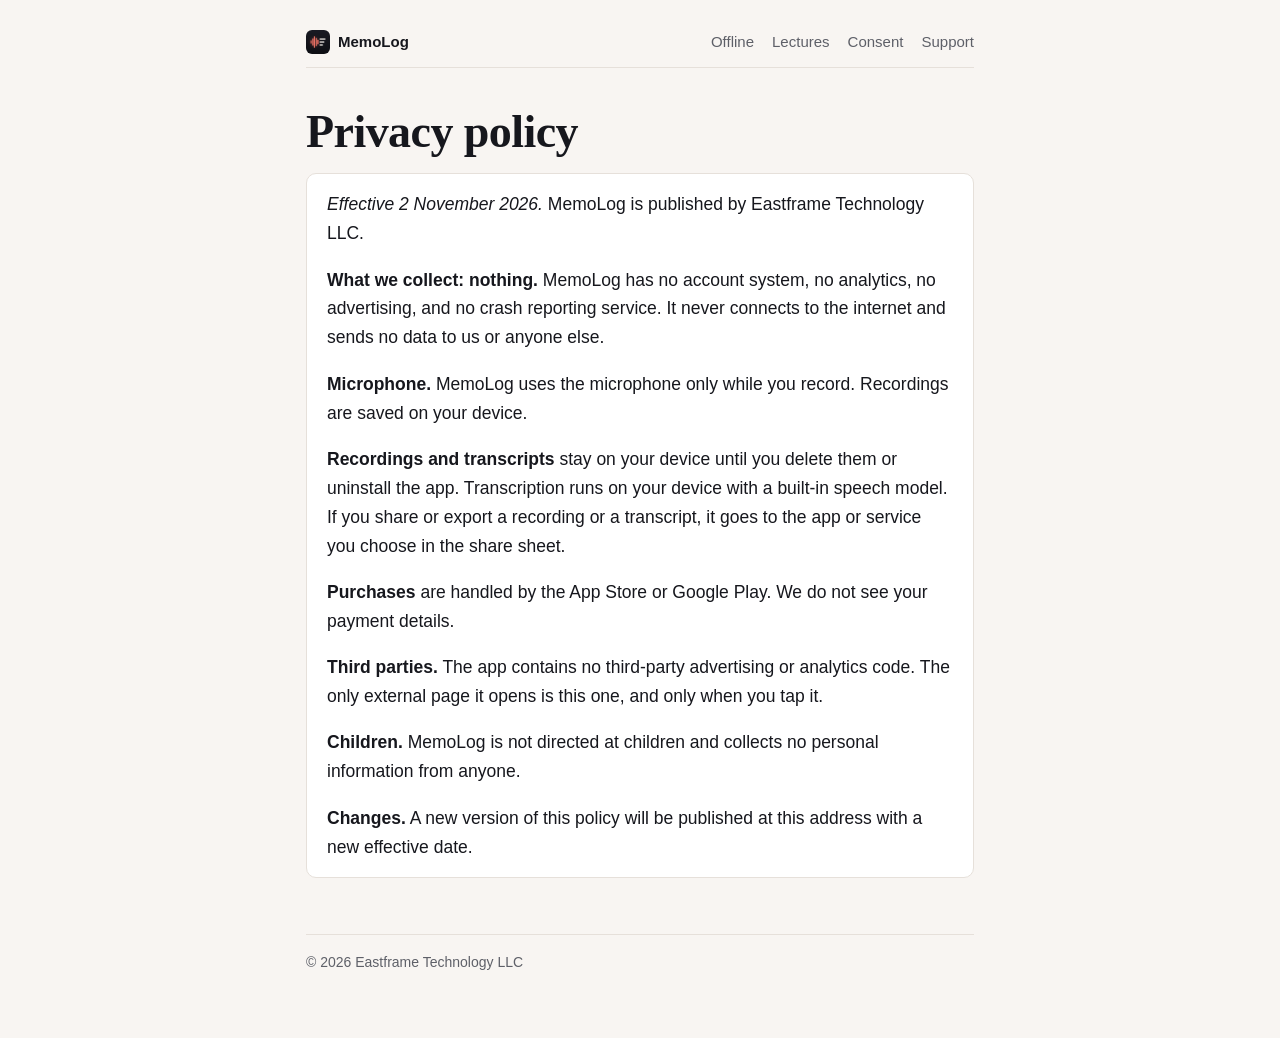
==== privacy.html @ 23d279f8 "Landing page, three guides on offline transcription, recording and consent, sitemap Language count, " ====
<!doctype html>
<html lang="en">
<head>
<meta charset="utf-8">
<meta name="viewport" content="width=device-width, initial-scale=1">
<title>MemoLog privacy policy</title>
<meta name="description" content="Privacy policy for MemoLog, the voice recorder with on-device transcription. The app collects nothing.">
<link rel="canonical" href="https://eastframe-technology.github.io/memolog-support/privacy.html">
<meta property="og:type" content="website">
<meta property="og:title" content="MemoLog privacy policy">
<meta property="og:description" content="Privacy policy for MemoLog, the voice recorder with on-device transcription. The app collects nothing.">
<meta property="og:image" content="https://eastframe-technology.github.io/memolog-support/img/og.jpg">
<meta property="og:url" content="https://eastframe-technology.github.io/memolog-support/privacy.html">
<meta name="twitter:card" content="summary_large_image">
<link rel="icon" href="icon.png">
<link rel="stylesheet" href="style.css">
</head>
<body>
<main>
  <nav><a class="home" href="./"><img src="icon.png" alt="" width="24" height="24">MemoLog</a><a href="guides/transcribe-audio-offline-android.html">Offline</a><a href="guides/record-lectures-meetings.html">Lectures</a><a href="guides/recording-consent.html">Consent</a><a href="index.html#support">Support</a></nav>
  <h1 id="privacy">Privacy policy</h1>
  <div class="card">
    <p><em>Effective 2 November 2026.</em> MemoLog is published by Eastframe Technology LLC.</p>
    <p><strong>What we collect: nothing.</strong> MemoLog has no account system, no analytics, no advertising, and no crash reporting service. It never connects to the internet and sends no data to us or anyone else.</p>
    <p><strong>Microphone.</strong> MemoLog uses the microphone only while you record. Recordings are saved on your device.</p>
    <p><strong>Recordings and transcripts</strong> stay on your device until you delete them or uninstall the app. Transcription runs on your device with a built-in speech model. If you share or export a recording or a transcript, it goes to the app or service you choose in the share sheet.</p>
    <p><strong>Purchases</strong> are handled by the App Store or Google Play. We do not see your payment details.</p>
    <p><strong>Third parties.</strong> The app contains no third-party advertising or analytics code. The only external page it opens is this one, and only when you tap it.</p>
    <p><strong>Children.</strong> MemoLog is not directed at children and collects no personal information from anyone.</p>
    <p><strong>Changes.</strong> A new version of this policy will be published at this address with a new effective date.</p>
  </div>

  <footer>© 2026 Eastframe Technology LLC</footer>
</main>
</body>
</html>
---- style.css ----
/* MemoLog: the icon's coral waveform and paper-white text lines, set like a page of notes. */
:root { color-scheme: light dark; --bg:#f8f5f2; --fg:#16171d; --muted:#5e6068; --accent:#b23a26; --on-accent:#ffffff; --card:#ffffff; --line:#e6e0da; --mark:#fbe4df; }
@media (prefers-color-scheme: dark) { :root { --bg:#0e0f14; --fg:#efeeec; --muted:#a2a3ab; --accent:#ff7a6b; --on-accent:#1b0b08; --card:#191a23; --line:#2a2b36; --mark:#33201f; } }
* { box-sizing:border-box; }
body { margin:0; background:var(--bg); color:var(--fg); font:17.5px/1.65 -apple-system, BlinkMacSystemFont, "Segoe UI", Roboto, sans-serif; overflow-wrap:anywhere; }
main { max-width:700px; margin:0 auto; padding:30px 16px 64px; }
nav { display:flex; gap:18px; flex-wrap:wrap; align-items:center; font-size:15px; padding-bottom:12px; margin-bottom:38px; border-bottom:1px solid var(--line); }
nav a { color:var(--muted); text-decoration:none; } nav a:hover { color:var(--fg); }
nav a.home { color:var(--fg); font-weight:650; margin-right:auto; display:flex; align-items:center; gap:8px; }
nav img { width:24px; height:24px; border-radius:6px; }
h1, h2 { font-family:"New York", "Iowan Old Style", Georgia, "Times New Roman", serif; font-weight:600; }
h1 { font-size:clamp(32px, 6.6vw, 46px); line-height:1.12; margin:0 0 14px; letter-spacing:-0.012em; }
h2 { margin:50px 0 8px; font-size:26px; line-height:1.25; }
h3 { font-size:17.5px; margin:22px 0 2px; }
p.lead { font-size:20px; line-height:1.5; margin-top:0; color:var(--muted); }
a { color:var(--accent); }
.cta { display:inline-flex; align-items:center; gap:10px; background:var(--accent); color:var(--on-accent); text-decoration:none; font-weight:650; padding:13px 22px; border-radius:8px; margin:8px 0 4px; }
.cta svg { width:20px; height:20px; }
.note { color:var(--muted); font-size:14px; }
.card { background:var(--card); border:1px solid var(--line); border-radius:10px; padding:16px 20px; margin:16px 0; }
.card > :first-child { margin-top:0; } .card > :last-child { margin-bottom:0; }
.shots { display:flex; gap:12px; overflow-x:auto; padding:8px 16px 12px; margin:30px -16px 0; scroll-snap-type:x mandatory; }
.shots img { width:190px; height:auto; border-radius:14px; flex:none; scroll-snap-align:start; background:#0e0f14; }
.transcript { background:var(--card); border:1px solid var(--line); border-left:3px solid var(--accent); border-radius:4px 10px 10px 4px; padding:10px 16px; margin:18px 0 6px; font-size:16.5px; }
.transcript div { display:grid; grid-template-columns:3.1em 1fr; gap:8px; padding:3px 0; }
.transcript time { color:var(--muted); font-variant-numeric:tabular-nums; font-size:14.5px; padding-top:1px; }
.transcript mark { background:var(--mark); color:inherit; padding:0 2px; border-radius:3px; }
dl.facts { margin:14px 0; border-top:1px solid var(--line); }
dl.facts > div { display:grid; grid-template-columns:150px 1fr; gap:12px; padding:9px 0; border-bottom:1px solid var(--line); }
dl.facts dt { font-weight:600; font-size:15.5px; } dl.facts dd { margin:0; }
ul.features { list-style:none; padding:0; border-top:1px solid var(--line); } ul.features li { margin:0; padding:9px 0; border-bottom:1px solid var(--line); }
ul, ol { padding-left:22px; } li { margin:5px 0; }
table { border-collapse:collapse; width:100%; font-size:15.5px; margin:12px 0; } td, th { border-bottom:1px solid var(--line); padding:8px 6px; text-align:left; vertical-align:top; }
th { font-size:13.5px; color:var(--muted); font-weight:600; }
.callout { border-left:3px solid var(--accent); padding:2px 0 2px 14px; margin:18px 0; }
footer { color:var(--muted); font-size:14px; margin-top:56px; border-top:1px solid var(--line); padding-top:16px; }
.faq h3:first-child { margin-top:0; } .faq p { margin:0 0 6px; }
a:focus-visible { outline:2px solid var(--accent); outline-offset:2px; }
@media (max-width:560px) {
  nav { gap:14px; font-size:14px; } nav a.home { width:100%; margin-bottom:2px; }
  dl.facts > div { grid-template-columns:1fr; gap:0; }
}
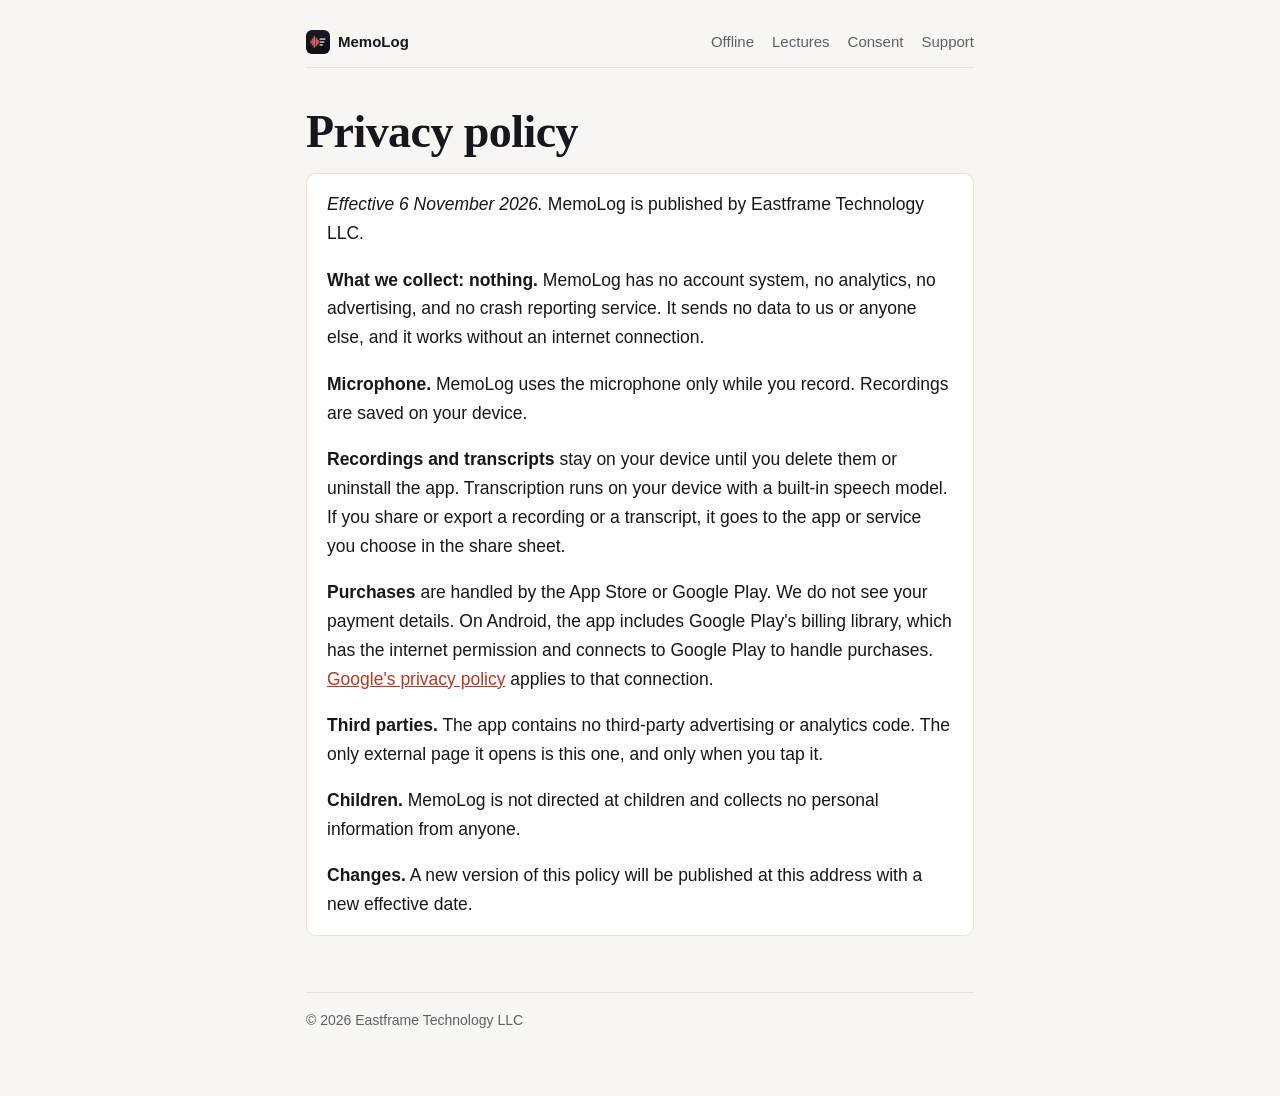
==== commit a1097965: "Privacy policy: say accurately what the Android build connects to Co-Authored-By: Claude Opus 5.5 <n" ====
--- a/privacy.html
+++ b/privacy.html
@@ -20,11 +20,11 @@
   <nav><a class="home" href="./"><img src="icon.png" alt="" width="24" height="24">MemoLog</a><a href="guides/transcribe-audio-offline-android.html">Offline</a><a href="guides/record-lectures-meetings.html">Lectures</a><a href="guides/recording-consent.html">Consent</a><a href="index.html#support">Support</a></nav>
   <h1 id="privacy">Privacy policy</h1>
   <div class="card">
-    <p><em>Effective 2 November 2026.</em> MemoLog is published by Eastframe Technology LLC.</p>
-    <p><strong>What we collect: nothing.</strong> MemoLog has no account system, no analytics, no advertising, and no crash reporting service. It never connects to the internet and sends no data to us or anyone else.</p>
+    <p><em>Effective 6 November 2026.</em> MemoLog is published by Eastframe Technology LLC.</p>
+    <p><strong>What we collect: nothing.</strong> MemoLog has no account system, no analytics, no advertising, and no crash reporting service. It sends no data to us or anyone else, and it works without an internet connection.</p>
     <p><strong>Microphone.</strong> MemoLog uses the microphone only while you record. Recordings are saved on your device.</p>
     <p><strong>Recordings and transcripts</strong> stay on your device until you delete them or uninstall the app. Transcription runs on your device with a built-in speech model. If you share or export a recording or a transcript, it goes to the app or service you choose in the share sheet.</p>
-    <p><strong>Purchases</strong> are handled by the App Store or Google Play. We do not see your payment details.</p>
+    <p><strong>Purchases</strong> are handled by the App Store or Google Play. We do not see your payment details. On Android, the app includes Google Play's billing library, which has the internet permission and connects to Google Play to handle purchases. <a href="https://policies.google.com/privacy">Google's privacy policy</a> applies to that connection.</p>
     <p><strong>Third parties.</strong> The app contains no third-party advertising or analytics code. The only external page it opens is this one, and only when you tap it.</p>
     <p><strong>Children.</strong> MemoLog is not directed at children and collects no personal information from anyone.</p>
     <p><strong>Changes.</strong> A new version of this policy will be published at this address with a new effective date.</p>
